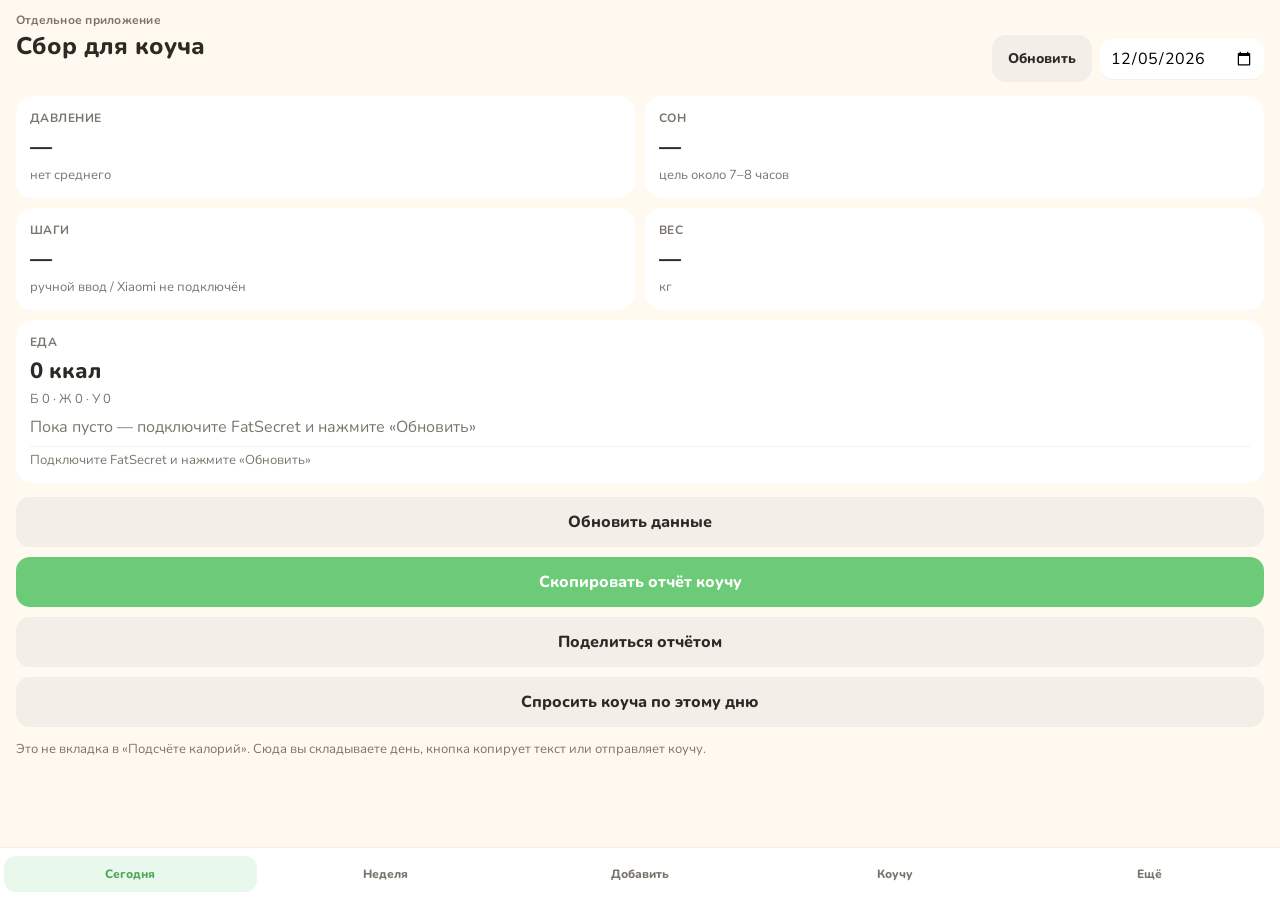
==== backend/hub/index.html @ b53680f0 "Improve hub UX: independent collect, week trends, sync status - Collect FatSecret/MedM without requi" ====
<!DOCTYPE html>
<html lang="ru">
<head>
  <meta charset="UTF-8" />
  <meta name="viewport" content="width=device-width, initial-scale=1, viewport-fit=cover" />
  <meta name="theme-color" content="#6BCB77" />
  <meta name="apple-mobile-web-app-capable" content="yes" />
  <meta name="apple-mobile-web-app-title" content="Сбор для коуча" />
  <title>Сбор для коуча</title>
  <link rel="manifest" href="manifest.json" />
  <link rel="icon" href="icon.svg" type="image/svg+xml" />
  <link rel="apple-touch-icon" href="icon.svg" />
  <link rel="stylesheet" href="https://fonts.googleapis.com/css2?family=Nunito:wght@500;700;800&display=swap" />
  <link rel="stylesheet" href="styles.css?v=5" />
</head>
<body>
  <header class="top">
    <div>
      <p class="eyebrow">Отдельное приложение</p>
      <h1>Сбор для коуча</h1>
      <p id="refresh-status" class="refresh-status" aria-live="polite"></p>
    </div>
    <div class="top-actions">
      <button class="btn ghost refresh-btn" id="refresh-data" type="button">Обновить</button>
      <input id="date" type="date" />
    </div>
  </header>

  <main id="view"></main>

  <nav class="tabs">
    <button data-tab="today" class="active">Сегодня</button>
    <button data-tab="week">Неделя</button>
    <button data-tab="add">Добавить</button>
    <button data-tab="coach">Коучу</button>
    <button data-tab="more">Ещё</button>
  </nav>

  <script src="app.js?v=9"></script>
</body>
</html>
---- backend/hub/styles.css ----
:root {
  --primary: #6bcb77;
  --primary-dark: #4fa85a;
  --bg: #fff9f0;
  --surface: #ffffff;
  --muted: #f3efe8;
  --text: #2d2a26;
  --secondary: #7a756c;
  --danger: #e53935;
  --protein: #4a90d9;
}
* { box-sizing: border-box; }
html, body {
  margin: 0;
  min-height: 100%;
  background: var(--bg);
  color: var(--text);
  font-family: Nunito, system-ui, sans-serif;
}
body {
  padding: 12px 16px calc(88px + env(safe-area-inset-bottom));
}
.top {
  display: flex;
  justify-content: space-between;
  align-items: flex-end;
  gap: 12px;
  margin-bottom: 14px;
}
.top-actions {
  display: flex;
  align-items: center;
  gap: 8px;
  flex-shrink: 0;
}
.refresh-btn {
  padding: 8px 12px;
  font-size: 14px;
  white-space: nowrap;
}
.refresh-btn:disabled {
  opacity: 0.6;
  cursor: wait;
}
.refresh-status {
  margin: 4px 0 0;
  min-height: 16px;
  font-size: 12px;
  font-weight: 700;
  color: var(--primary-dark);
}
.refresh-status.error {
  color: var(--danger);
}
.eyebrow {
  margin: 0;
  font-size: 12px;
  color: var(--secondary);
  font-weight: 700;
  letter-spacing: .02em;
}
h1 { margin: 2px 0 0; font-size: 24px; font-weight: 800; }
input, select, textarea, button {
  font-family: inherit;
  font-size: 16px;
}
#date {
  border: 0;
  background: var(--surface);
  border-radius: 12px;
  padding: 8px 10px;
  box-shadow: 0 1px 0 rgba(0,0,0,.04);
}
.cards { display: grid; grid-template-columns: 1fr 1fr; gap: 10px; }
.card {
  background: var(--surface);
  border-radius: 16px;
  padding: 14px;
}
.card.wide { grid-column: 1 / -1; }
.card h2 {
  margin: 0 0 6px;
  font-size: 12px;
  color: var(--secondary);
  font-weight: 700;
  text-transform: uppercase;
  letter-spacing: .04em;
}
.card .value { font-size: 22px; font-weight: 800; }
.card .sub { color: var(--secondary); font-size: 13px; margin-top: 4px; }
.metrics {
  display: grid;
  grid-template-columns: 1fr 1fr;
  gap: 10px;
  margin-top: 10px;
}
.metric {
  background: var(--muted);
  border-radius: 12px;
  padding: 10px 12px;
}
.metric-label {
  font-size: 11px;
  color: var(--secondary);
  font-weight: 700;
  text-transform: uppercase;
  letter-spacing: .03em;
}
.metric-value {
  margin-top: 4px;
  font-size: 18px;
  font-weight: 800;
}
.high { color: var(--danger); }
.actions { display: flex; flex-direction: column; gap: 10px; margin-top: 14px; }
.btn {
  border: 0;
  border-radius: 14px;
  padding: 14px 16px;
  font-weight: 800;
  cursor: pointer;
}
.btn.primary { background: var(--primary); color: white; }
.btn.ghost { background: var(--muted); color: var(--text); }
.form { display: flex; flex-direction: column; gap: 10px; }
.form label { font-size: 13px; font-weight: 700; color: var(--secondary); }
.form input, .form select, .form textarea {
  width: 100%;
  border: 0;
  background: var(--muted);
  border-radius: 12px;
  padding: 12px;
}
.row { display: grid; grid-template-columns: 1fr 1fr 1fr; gap: 8px; }
.list { margin: 0; padding: 0; list-style: none; }
.list li {
  display: flex;
  justify-content: space-between;
  gap: 8px;
  padding: 8px 0;
  border-bottom: 1px solid rgba(0,0,0,.05);
}
.chat { display: flex; flex-direction: column; gap: 8px; }
.bubble {
  padding: 12px 14px;
  border-radius: 16px;
  max-width: 92%;
  white-space: pre-wrap;
}
.bubble.user { align-self: flex-end; background: var(--primary); color: white; }
.bubble.assistant { align-self: flex-start; background: var(--surface); }
.report {
  background: var(--surface);
  border-radius: 16px;
  padding: 14px;
  white-space: pre-wrap;
  font-size: 14px;
  line-height: 1.45;
}
.hint { color: var(--secondary); font-size: 13px; }
.tabs {
  position: fixed;
  left: 0; right: 0; bottom: 0;
  display: grid;
  grid-template-columns: repeat(5, 1fr);
  gap: 2px;
  background: var(--surface);
  padding: 8px 4px calc(8px + env(safe-area-inset-bottom));
  border-top: 1px solid rgba(0,0,0,.06);
}
.tabs button {
  border: 0;
  background: transparent;
  padding: 10px 2px;
  border-radius: 12px;
  font-weight: 800;
  font-size: 12px;
  color: var(--secondary);
}
.tabs button.active { background: #e9f8ec; color: var(--primary-dark); }
.toast {
  position: fixed;
  left: 16px; right: 16px;
  bottom: calc(76px + env(safe-area-inset-bottom));
  background: #2d2a26;
  color: white;
  padding: 12px 14px;
  border-radius: 12px;
  text-align: center;
  font-weight: 700;
}
.empty { color: var(--secondary); }
.list.compact li { padding: 4px 0; font-size: 13px; }
.badges { display: flex; flex-wrap: wrap; gap: 8px; margin-top: 8px; }
.badge {
  display: inline-block;
  padding: 6px 10px;
  border-radius: 999px;
  font-size: 12px;
  font-weight: 800;
  background: var(--muted);
  color: var(--secondary);
}
.badge.ok { background: #e9f8ec; color: var(--primary-dark); }
.badge.off { background: #f3e8e8; color: #a14b4b; }
.week-block { margin-top: 14px; }
.week-label {
  font-size: 12px;
  font-weight: 800;
  color: var(--secondary);
  text-transform: uppercase;
  letter-spacing: .04em;
  margin-bottom: 8px;
}
.spark {
  display: flex;
  align-items: flex-end;
  gap: 6px;
  height: 64px;
  padding: 0 2px;
}
.spark .bar {
  flex: 1;
  background: linear-gradient(180deg, #8fd89a, var(--primary));
  border-radius: 8px 8px 4px 4px;
  min-width: 0;
  transition: height .25s ease;
}
.spark .bar.empty {
  height: 8px !important;
  background: #e6e1d8;
}
.week-axis {
  display: grid;
  grid-template-columns: repeat(7, 1fr);
  gap: 6px;
  margin-top: 6px;
  font-size: 11px;
  color: var(--secondary);
  font-weight: 700;
  text-align: center;
}
details summary {
  cursor: pointer;
  font-weight: 800;
  margin-bottom: 8px;
}
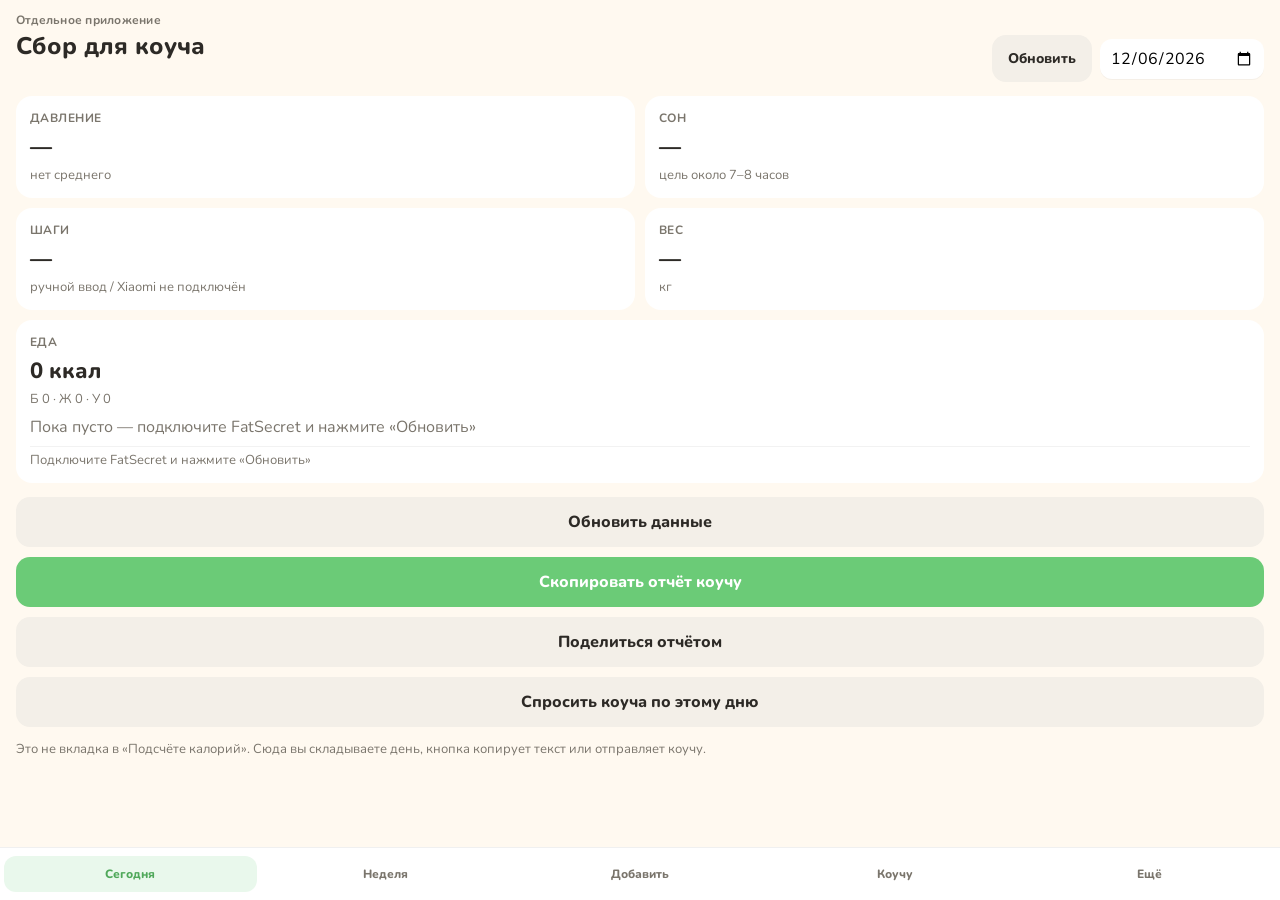
==== commit 4898266e: "Fix sleep inflation, FatSecret meal UX, Moscow day + scale date - Pick one sleep night by wake date " ====
--- a/backend/hub/index.html
+++ b/backend/hub/index.html
@@ -11,7 +11,7 @@
   <link rel="icon" href="icon.svg" type="image/svg+xml" />
   <link rel="apple-touch-icon" href="icon.svg" />
   <link rel="stylesheet" href="https://fonts.googleapis.com/css2?family=Nunito:wght@500;700;800&display=swap" />
-  <link rel="stylesheet" href="styles.css?v=5" />
+  <link rel="stylesheet" href="styles.css?v=6" />
 </head>
 <body>
   <header class="top">
@@ -36,6 +36,6 @@
     <button data-tab="more">Ещё</button>
   </nav>
 
-  <script src="app.js?v=9"></script>
+  <script src="app.js?v=10"></script>
 </body>
 </html>
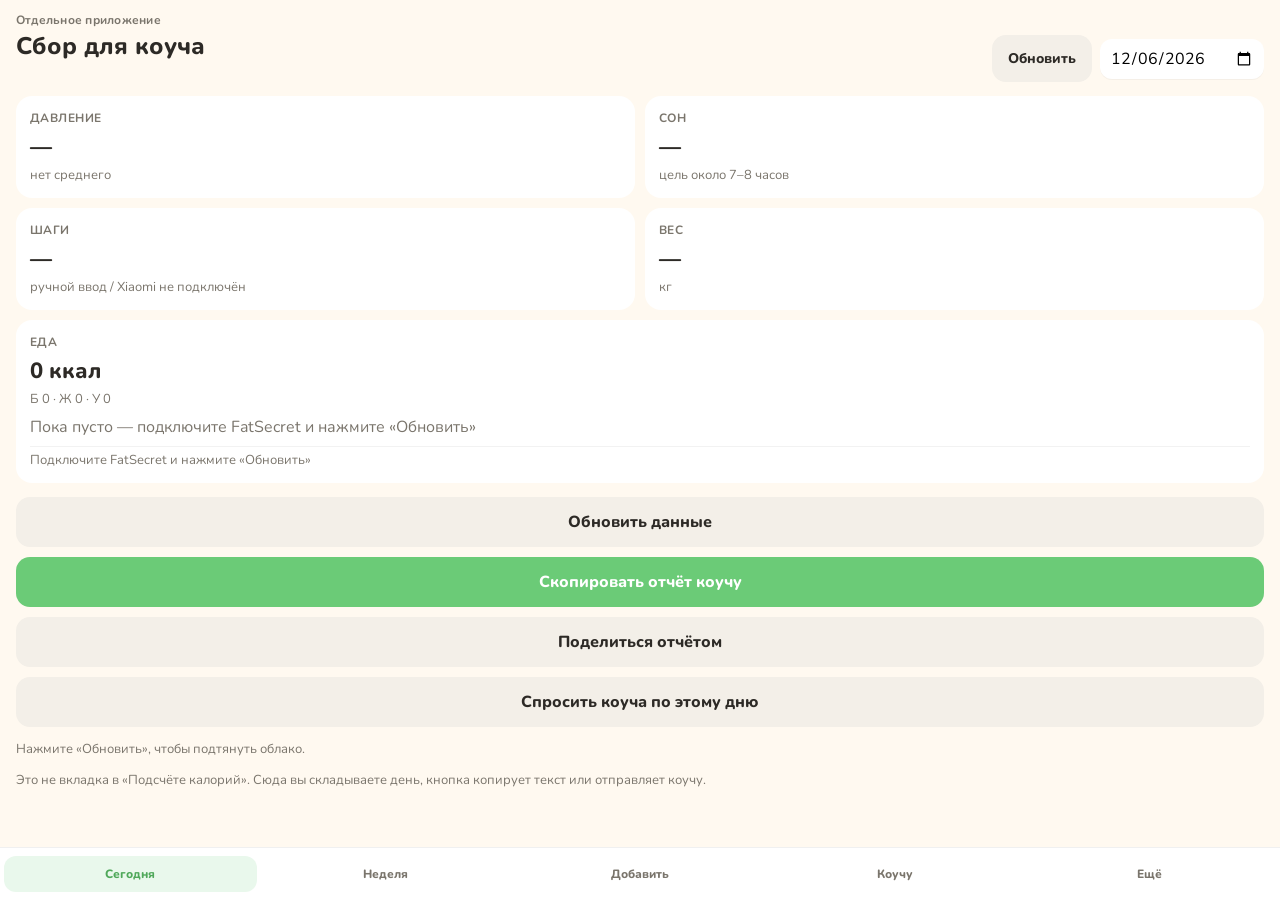
==== commit e4c8999d: "Hub polish: backfill, BP store, week coach, disconnect, locks - Week backfill button and sleep/relat" ====
--- a/backend/hub/index.html
+++ b/backend/hub/index.html
@@ -11,7 +11,7 @@
   <link rel="icon" href="icon.svg" type="image/svg+xml" />
   <link rel="apple-touch-icon" href="icon.svg" />
   <link rel="stylesheet" href="https://fonts.googleapis.com/css2?family=Nunito:wght@500;700;800&display=swap" />
-  <link rel="stylesheet" href="styles.css?v=6" />
+  <link rel="stylesheet" href="styles.css?v=7" />
 </head>
 <body>
   <header class="top">
@@ -36,6 +36,6 @@
     <button data-tab="more">Ещё</button>
   </nav>
 
-  <script src="app.js?v=10"></script>
+  <script src="app.js?v=11"></script>
 </body>
 </html>
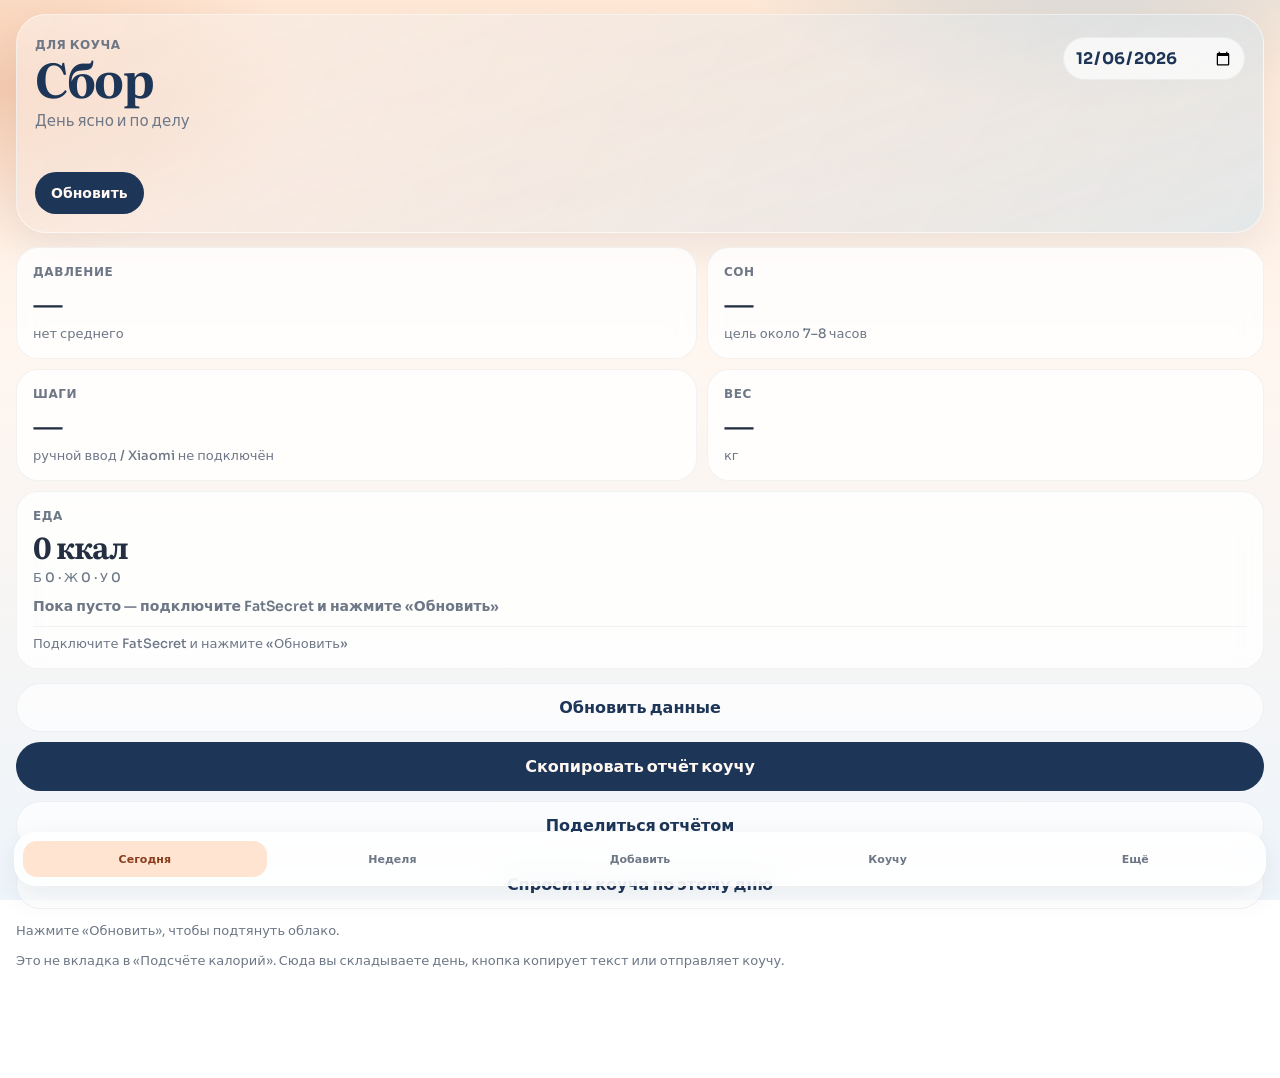
==== commit 96ce544b: "Apply Sunrise Studio design to live hub PWA Port variant C tokens: Literata/Sora, peach-sky atmosphe" ====
--- a/backend/hub/index.html
+++ b/backend/hub/index.html
@@ -3,26 +3,31 @@
 <head>
   <meta charset="UTF-8" />
   <meta name="viewport" content="width=device-width, initial-scale=1, viewport-fit=cover" />
-  <meta name="theme-color" content="#6BCB77" />
+  <meta name="theme-color" content="#1d3557" />
   <meta name="apple-mobile-web-app-capable" content="yes" />
-  <meta name="apple-mobile-web-app-title" content="Сбор для коуча" />
+  <meta name="apple-mobile-web-app-title" content="Сбор" />
   <title>Сбор для коуча</title>
   <link rel="manifest" href="manifest.json" />
   <link rel="icon" href="icon.svg" type="image/svg+xml" />
   <link rel="apple-touch-icon" href="icon.svg" />
-  <link rel="stylesheet" href="https://fonts.googleapis.com/css2?family=Nunito:wght@500;700;800&display=swap" />
-  <link rel="stylesheet" href="styles.css?v=7" />
+  <link rel="stylesheet" href="https://fonts.googleapis.com/css2?family=Literata:opsz,wght@7..72,600;7..72,700&family=Sora:wght@500;600;700;800&display=swap" />
+  <link rel="stylesheet" href="styles.css?v=8" />
 </head>
 <body>
-  <header class="top">
-    <div>
-      <p class="eyebrow">Отдельное приложение</p>
-      <h1>Сбор для коуча</h1>
-      <p id="refresh-status" class="refresh-status" aria-live="polite"></p>
+  <header class="stage">
+    <div class="stage-top">
+      <div>
+        <p class="eyebrow">для коуча</p>
+        <h1 class="brand">Сбор</h1>
+        <p class="lead">День ясно и по делу</p>
+        <p id="refresh-status" class="refresh-status" aria-live="polite"></p>
+      </div>
+      <div class="top-actions">
+        <input id="date" type="date" />
+      </div>
     </div>
-    <div class="top-actions">
-      <button class="btn ghost refresh-btn" id="refresh-data" type="button">Обновить</button>
-      <input id="date" type="date" />
+    <div class="row-cta">
+      <button class="btn primary refresh-btn" id="refresh-data" type="button">Обновить</button>
     </div>
   </header>
 
@@ -36,6 +41,6 @@
     <button data-tab="more">Ещё</button>
   </nav>
 
-  <script src="app.js?v=11"></script>
+  <script src="app.js?v=12"></script>
 </body>
 </html>
--- a/backend/hub/styles.css
+++ b/backend/hub/styles.css
@@ -1,217 +1,391 @@
 :root {
-  --primary: #6bcb77;
-  --primary-dark: #4fa85a;
-  --bg: #fff9f0;
-  --surface: #ffffff;
-  --muted: #f3efe8;
-  --text: #2d2a26;
-  --secondary: #7a756c;
-  --danger: #e53935;
-  --protein: #4a90d9;
-}
+  --brand: #1d3557;
+  --brand-soft: #ffe4d2;
+  --accent: #e07a3d;
+  --sky: #7eb6d9;
+  --bg: #fff6ef;
+  --surface: rgba(255, 255, 255, 0.82);
+  --surface-solid: #ffffff;
+  --muted-bg: rgba(36, 48, 65, 0.06);
+  --text: #243041;
+  --secondary: #6d7786;
+  --danger: #b42318;
+  --ok: #2f6f4e;
+  --protein: #3d6ea8;
+  --radius: 22px;
+  --shadow: 0 16px 40px rgba(36, 48, 65, 0.08);
+}
+
 * { box-sizing: border-box; }
+
 html, body {
   margin: 0;
   min-height: 100%;
-  background: var(--bg);
   color: var(--text);
-  font-family: Nunito, system-ui, sans-serif;
-}
+  font-family: Sora, system-ui, sans-serif;
+  background:
+    radial-gradient(700px 360px at 85% -10%, rgba(126, 182, 217, 0.45) 0%, transparent 55%),
+    radial-gradient(620px 340px at 0% 10%, rgba(224, 122, 61, 0.28) 0%, transparent 50%),
+    linear-gradient(180deg, #ffe8d6 0%, var(--bg) 38%, #eef5fb 100%);
+  background-attachment: fixed;
+}
+
 body {
-  padding: 12px 16px calc(88px + env(safe-area-inset-bottom));
-}
-.top {
+  padding: 14px 16px calc(96px + env(safe-area-inset-bottom));
+}
+
+.stage {
+  border-radius: 30px;
+  padding: 22px 18px 18px;
+  margin-bottom: 14px;
+  background:
+    linear-gradient(160deg, rgba(255, 255, 255, 0.55), rgba(255, 255, 255, 0.2)),
+    linear-gradient(120deg, rgba(224, 122, 61, 0.18), rgba(126, 182, 217, 0.25));
+  border: 1px solid rgba(255, 255, 255, 0.55);
+  box-shadow: var(--shadow);
+  animation: soft-in 0.7s ease both;
+}
+
+.stage-top {
   display: flex;
   justify-content: space-between;
-  align-items: flex-end;
+  align-items: flex-start;
   gap: 12px;
-  margin-bottom: 14px;
-}
+}
+
+.eyebrow {
+  margin: 0;
+  font-size: 12px;
+  font-weight: 700;
+  letter-spacing: 0.04em;
+  text-transform: uppercase;
+  color: var(--secondary);
+}
+
+.brand,
+h1.brand {
+  font-family: Literata, Georgia, serif;
+  font-size: clamp(40px, 10vw, 48px);
+  font-weight: 700;
+  line-height: 0.92;
+  margin: 4px 0 0;
+  color: var(--brand);
+  letter-spacing: -0.03em;
+}
+
+.lead {
+  margin: 10px 0 0;
+  font-size: 15px;
+  color: var(--secondary);
+  max-width: 28ch;
+  line-height: 1.45;
+}
+
+.refresh-status {
+  margin: 8px 0 0;
+  min-height: 16px;
+  font-size: 12px;
+  font-weight: 700;
+  color: var(--ok);
+}
+
+.refresh-status.error {
+  color: var(--danger);
+}
+
+.row-cta {
+  display: flex;
+  gap: 8px;
+  margin-top: 16px;
+  flex-wrap: wrap;
+  align-items: center;
+}
+
 .top-actions {
   display: flex;
   align-items: center;
   gap: 8px;
   flex-shrink: 0;
 }
-.refresh-btn {
-  padding: 8px 12px;
-  font-size: 14px;
-  white-space: nowrap;
-}
-.refresh-btn:disabled {
-  opacity: 0.6;
-  cursor: wait;
-}
-.refresh-status {
-  margin: 4px 0 0;
-  min-height: 16px;
-  font-size: 12px;
-  font-weight: 700;
-  color: var(--primary-dark);
-}
-.refresh-status.error {
-  color: var(--danger);
-}
-.eyebrow {
-  margin: 0;
-  font-size: 12px;
-  color: var(--secondary);
-  font-weight: 700;
-  letter-spacing: .02em;
-}
-h1 { margin: 2px 0 0; font-size: 24px; font-weight: 800; }
+
+#date {
+  border: 0;
+  background: rgba(255, 255, 255, 0.72);
+  border-radius: 999px;
+  padding: 10px 12px;
+  color: var(--brand);
+  font-weight: 700;
+  box-shadow: inset 0 0 0 1px rgba(29, 53, 87, 0.06);
+}
+
 input, select, textarea, button {
   font-family: inherit;
   font-size: 16px;
 }
-#date {
-  border: 0;
-  background: var(--surface);
-  border-radius: 12px;
-  padding: 8px 10px;
-  box-shadow: 0 1px 0 rgba(0,0,0,.04);
-}
-.cards { display: grid; grid-template-columns: 1fr 1fr; gap: 10px; }
+
+.cards {
+  display: grid;
+  grid-template-columns: 1.1fr 0.9fr;
+  gap: 10px;
+  animation: soft-in 0.65s ease 0.06s both;
+}
+
 .card {
   background: var(--surface);
-  border-radius: 16px;
-  padding: 14px;
-}
+  backdrop-filter: blur(10px);
+  -webkit-backdrop-filter: blur(10px);
+  border: 1px solid rgba(36, 48, 65, 0.06);
+  border-radius: var(--radius);
+  padding: 16px;
+}
+
 .card.wide { grid-column: 1 / -1; }
+
 .card h2 {
-  margin: 0 0 6px;
+  margin: 0 0 8px;
   font-size: 12px;
   color: var(--secondary);
   font-weight: 700;
   text-transform: uppercase;
-  letter-spacing: .04em;
-}
-.card .value { font-size: 22px; font-weight: 800; }
-.card .sub { color: var(--secondary); font-size: 13px; margin-top: 4px; }
+  letter-spacing: 0.05em;
+}
+
+.card .value {
+  font-family: Literata, Georgia, serif;
+  font-size: 30px;
+  font-weight: 700;
+  letter-spacing: -0.03em;
+  line-height: 1;
+}
+
+.card .sub {
+  color: var(--secondary);
+  font-size: 13px;
+  margin-top: 8px;
+  font-weight: 500;
+}
+
 .metrics {
   display: grid;
   grid-template-columns: 1fr 1fr;
   gap: 10px;
   margin-top: 10px;
 }
+
 .metric {
-  background: var(--muted);
-  border-radius: 12px;
+  background: var(--muted-bg);
+  border-radius: 14px;
   padding: 10px 12px;
 }
+
 .metric-label {
   font-size: 11px;
   color: var(--secondary);
   font-weight: 700;
   text-transform: uppercase;
-  letter-spacing: .03em;
-}
+  letter-spacing: 0.03em;
+}
+
 .metric-value {
   margin-top: 4px;
-  font-size: 18px;
+  font-size: 17px;
   font-weight: 800;
 }
+
 .high { color: var(--danger); }
-.actions { display: flex; flex-direction: column; gap: 10px; margin-top: 14px; }
+
+.goal-pill {
+  display: inline-flex;
+  align-items: center;
+  gap: 6px;
+  margin-top: 10px;
+  padding: 8px 12px;
+  border-radius: 999px;
+  background: rgba(47, 111, 78, 0.1);
+  color: var(--ok);
+  font-size: 12px;
+  font-weight: 700;
+}
+
+.goal-pill.warn {
+  background: rgba(224, 122, 61, 0.14);
+  color: #8a3d1d;
+}
+
+.actions {
+  display: flex;
+  flex-direction: column;
+  gap: 10px;
+  margin-top: 14px;
+  animation: soft-in 0.65s ease 0.12s both;
+}
+
 .btn {
   border: 0;
-  border-radius: 14px;
+  border-radius: 999px;
   padding: 14px 16px;
-  font-weight: 800;
+  font-weight: 700;
   cursor: pointer;
-}
-.btn.primary { background: var(--primary); color: white; }
-.btn.ghost { background: var(--muted); color: var(--text); }
+  transition: transform 0.15s ease, opacity 0.15s ease;
+}
+
+.btn:active { transform: scale(0.98); }
+.btn:disabled { opacity: 0.6; cursor: wait; }
+
+.btn.primary {
+  background: var(--brand);
+  color: #fff8f2;
+}
+
+.btn.ghost,
+.btn.soft {
+  background: rgba(255, 255, 255, 0.72);
+  color: var(--brand);
+  box-shadow: inset 0 0 0 1px rgba(29, 53, 87, 0.06);
+}
+
+.refresh-btn {
+  padding: 12px 16px;
+  font-size: 14px;
+  white-space: nowrap;
+}
+
 .form { display: flex; flex-direction: column; gap: 10px; }
 .form label { font-size: 13px; font-weight: 700; color: var(--secondary); }
-.form input, .form select, .form textarea {
+.form input,
+.form select,
+.form textarea {
   width: 100%;
   border: 0;
-  background: var(--muted);
-  border-radius: 12px;
+  background: rgba(255, 255, 255, 0.72);
+  border-radius: 14px;
   padding: 12px;
-}
+  box-shadow: inset 0 0 0 1px rgba(29, 53, 87, 0.06);
+}
+
 .row { display: grid; grid-template-columns: 1fr 1fr 1fr; gap: 8px; }
+
 .list { margin: 0; padding: 0; list-style: none; }
 .list li {
   display: flex;
   justify-content: space-between;
   gap: 8px;
-  padding: 8px 0;
-  border-bottom: 1px solid rgba(0,0,0,.05);
-}
+  padding: 11px 0;
+  border-bottom: 1px solid rgba(36, 48, 65, 0.06);
+  font-size: 14px;
+  font-weight: 600;
+}
+
+.list.compact li { padding: 4px 0; font-size: 13px; font-weight: 500; }
+
 .chat { display: flex; flex-direction: column; gap: 8px; }
 .bubble {
   padding: 12px 14px;
-  border-radius: 16px;
+  border-radius: 18px;
   max-width: 92%;
   white-space: pre-wrap;
 }
-.bubble.user { align-self: flex-end; background: var(--primary); color: white; }
-.bubble.assistant { align-self: flex-start; background: var(--surface); }
+.bubble.user {
+  align-self: flex-end;
+  background: var(--brand);
+  color: #fff8f2;
+}
+.bubble.assistant {
+  align-self: flex-start;
+  background: var(--surface);
+  border: 1px solid rgba(36, 48, 65, 0.06);
+}
+
 .report {
   background: var(--surface);
-  border-radius: 16px;
+  backdrop-filter: blur(10px);
+  border: 1px solid rgba(36, 48, 65, 0.06);
+  border-radius: var(--radius);
   padding: 14px;
   white-space: pre-wrap;
   font-size: 14px;
   line-height: 1.45;
 }
+
 .hint { color: var(--secondary); font-size: 13px; }
+
 .tabs {
   position: fixed;
-  left: 0; right: 0; bottom: 0;
+  left: 14px;
+  right: 14px;
+  bottom: 14px;
   display: grid;
   grid-template-columns: repeat(5, 1fr);
-  gap: 2px;
-  background: var(--surface);
-  padding: 8px 4px calc(8px + env(safe-area-inset-bottom));
-  border-top: 1px solid rgba(0,0,0,.06);
-}
+  gap: 4px;
+  background: rgba(255, 255, 255, 0.82);
+  backdrop-filter: blur(14px);
+  -webkit-backdrop-filter: blur(14px);
+  padding: 8px;
+  border-radius: 22px;
+  border: 1px solid rgba(255, 255, 255, 0.7);
+  box-shadow: 0 10px 30px rgba(36, 48, 65, 0.08);
+}
+
 .tabs button {
   border: 0;
   background: transparent;
-  padding: 10px 2px;
-  border-radius: 12px;
-  font-weight: 800;
-  font-size: 12px;
-  color: var(--secondary);
-}
-.tabs button.active { background: #e9f8ec; color: var(--primary-dark); }
+  padding: 11px 2px;
+  border-radius: 14px;
+  font-weight: 700;
+  font-size: 11px;
+  color: var(--secondary);
+}
+
+.tabs button.active {
+  background: var(--brand-soft);
+  color: #8a3d1d;
+}
+
 .toast {
   position: fixed;
-  left: 16px; right: 16px;
-  bottom: calc(76px + env(safe-area-inset-bottom));
-  background: #2d2a26;
-  color: white;
+  left: 16px;
+  right: 16px;
+  bottom: calc(88px + env(safe-area-inset-bottom));
+  background: var(--brand);
+  color: #fff8f2;
   padding: 12px 14px;
-  border-radius: 12px;
+  border-radius: 16px;
   text-align: center;
   font-weight: 700;
-}
+  box-shadow: var(--shadow);
+}
+
 .empty { color: var(--secondary); }
-.list.compact li { padding: 4px 0; font-size: 13px; }
+
 .badges { display: flex; flex-wrap: wrap; gap: 8px; margin-top: 8px; }
 .badge {
   display: inline-block;
   padding: 6px 10px;
   border-radius: 999px;
   font-size: 12px;
-  font-weight: 800;
-  background: var(--muted);
-  color: var(--secondary);
-}
-.badge.ok { background: #e9f8ec; color: var(--primary-dark); }
-.badge.off { background: #f3e8e8; color: #a14b4b; }
+  font-weight: 700;
+  background: var(--muted-bg);
+  color: var(--secondary);
+}
+.badge.ok {
+  background: rgba(47, 111, 78, 0.12);
+  color: var(--ok);
+}
+.badge.off {
+  background: rgba(180, 35, 24, 0.1);
+  color: var(--danger);
+}
+
 .week-block { margin-top: 14px; }
 .week-label {
   font-size: 12px;
-  font-weight: 800;
+  font-weight: 700;
   color: var(--secondary);
   text-transform: uppercase;
-  letter-spacing: .04em;
+  letter-spacing: 0.04em;
   margin-bottom: 8px;
 }
+
 .spark {
   display: flex;
   align-items: flex-end;
@@ -219,17 +393,20 @@
   height: 64px;
   padding: 0 2px;
 }
+
 .spark .bar {
   flex: 1;
-  background: linear-gradient(180deg, #8fd89a, var(--primary));
+  background: linear-gradient(180deg, #f0a06a, var(--accent));
   border-radius: 8px 8px 4px 4px;
   min-width: 0;
-  transition: height .25s ease;
-}
+  transition: height 0.25s ease;
+}
+
 .spark .bar.empty {
   height: 8px !important;
-  background: #e6e1d8;
-}
+  background: rgba(36, 48, 65, 0.12);
+}
+
 .week-axis {
   display: grid;
   grid-template-columns: repeat(7, 1fr);
@@ -240,8 +417,18 @@
   font-weight: 700;
   text-align: center;
 }
+
 details summary {
   cursor: pointer;
-  font-weight: 800;
+  font-weight: 700;
   margin-bottom: 8px;
 }
+
+@keyframes soft-in {
+  from { opacity: 0; transform: translateY(12px) scale(0.985); }
+  to { opacity: 1; transform: none; }
+}
+
+@media (prefers-reduced-motion: reduce) {
+  .stage, .cards, .actions { animation: none; }
+}
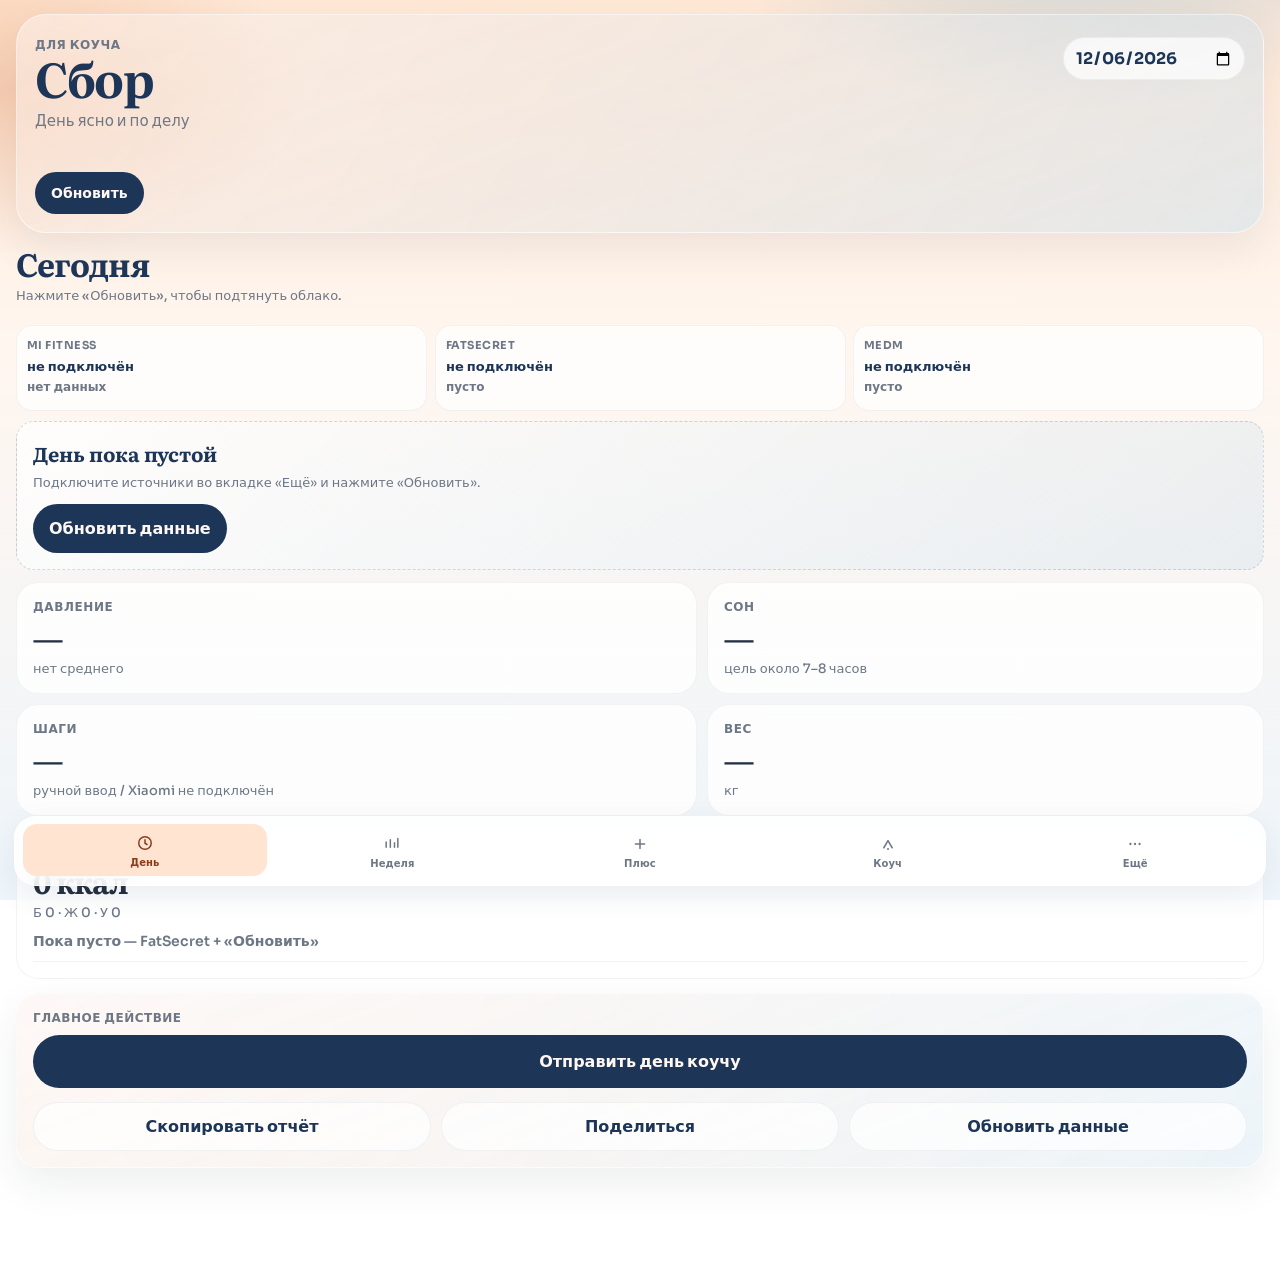
==== commit 7337310c: "Hub Sunrise polish: remaining tabs, profile, PIN, unlock Modernize Week/Add/Coach/More to match Sunr" ====
--- a/backend/hub/index.html
+++ b/backend/hub/index.html
@@ -11,9 +11,19 @@
   <link rel="icon" href="icon.svg" type="image/svg+xml" />
   <link rel="apple-touch-icon" href="icon.svg" />
   <link rel="stylesheet" href="https://fonts.googleapis.com/css2?family=Literata:opsz,wght@7..72,600;7..72,700&family=Sora:wght@500;600;700;800&display=swap" />
-  <link rel="stylesheet" href="styles.css?v=8" />
+  <link rel="stylesheet" href="styles.css?v=9" />
 </head>
 <body>
+  <div id="pin-gate" class="pin-gate hidden" aria-modal="true" role="dialog">
+    <div class="pin-card">
+      <p class="eyebrow">Сбор</p>
+      <h2 class="pin-title">Вход</h2>
+      <p class="panel-sub">Введите PIN, чтобы открыть данные</p>
+      <input id="hub-pin" type="password" inputmode="numeric" autocomplete="one-time-code" placeholder="PIN" />
+      <button class="btn primary btn-xl" id="hub-pin-go" type="button">Открыть</button>
+    </div>
+  </div>
+
   <header class="stage">
     <div class="stage-top">
       <div>
@@ -34,13 +44,38 @@
   <main id="view"></main>
 
   <nav class="tabs">
-    <button data-tab="today" class="active">Сегодня</button>
-    <button data-tab="week">Неделя</button>
-    <button data-tab="add">Добавить</button>
-    <button data-tab="coach">Коучу</button>
-    <button data-tab="more">Ещё</button>
+    <button data-tab="today" class="active" aria-label="Сегодня">
+      <span class="tab-ico" aria-hidden="true">
+        <svg viewBox="0 0 24 24" fill="none"><circle cx="12" cy="12" r="7.5" stroke="currentColor" stroke-width="1.8"/><path d="M12 8.2v4.1l2.4 1.5" stroke="currentColor" stroke-width="1.8" stroke-linecap="round"/></svg>
+      </span>
+      <span class="tab-lbl">День</span>
+    </button>
+    <button data-tab="week" aria-label="Неделя">
+      <span class="tab-ico" aria-hidden="true">
+        <svg viewBox="0 0 24 24" fill="none"><path d="M5 16V9.5M10 16V7M15 16v-5.5M19 16V5.5" stroke="currentColor" stroke-width="1.8" stroke-linecap="round"/></svg>
+      </span>
+      <span class="tab-lbl">Неделя</span>
+    </button>
+    <button data-tab="add" aria-label="Добавить">
+      <span class="tab-ico" aria-hidden="true">
+        <svg viewBox="0 0 24 24" fill="none"><path d="M12 6.5v11M6.5 12h11" stroke="currentColor" stroke-width="1.8" stroke-linecap="round"/></svg>
+      </span>
+      <span class="tab-lbl">Плюс</span>
+    </button>
+    <button data-tab="coach" aria-label="Коучу">
+      <span class="tab-ico" aria-hidden="true">
+        <svg viewBox="0 0 24 24" fill="none"><path d="M7 16.5 12 8l5 8.5" stroke="currentColor" stroke-width="1.8" stroke-linecap="round" stroke-linejoin="round"/><circle cx="12" cy="18" r="1.2" fill="currentColor"/></svg>
+      </span>
+      <span class="tab-lbl">Коуч</span>
+    </button>
+    <button data-tab="more" aria-label="Ещё">
+      <span class="tab-ico" aria-hidden="true">
+        <svg viewBox="0 0 24 24" fill="none"><circle cx="6.5" cy="12" r="1.4" fill="currentColor"/><circle cx="12" cy="12" r="1.4" fill="currentColor"/><circle cx="17.5" cy="12" r="1.4" fill="currentColor"/></svg>
+      </span>
+      <span class="tab-lbl">Ещё</span>
+    </button>
   </nav>
 
-  <script src="app.js?v=12"></script>
+  <script src="app.js?v=13"></script>
 </body>
 </html>
--- a/backend/hub/styles.css
+++ b/backend/hub/styles.css
@@ -329,16 +329,38 @@
 .tabs button {
   border: 0;
   background: transparent;
-  padding: 11px 2px;
+  padding: 8px 2px 7px;
   border-radius: 14px;
   font-weight: 700;
-  font-size: 11px;
-  color: var(--secondary);
+  font-size: 10px;
+  color: var(--secondary);
+  display: flex;
+  flex-direction: column;
+  align-items: center;
+  gap: 2px;
+  transition: background 0.2s ease, color 0.2s ease, transform 0.15s ease;
+}
+
+.tabs button .tab-ico {
+  width: 22px;
+  height: 22px;
+  display: grid;
+  place-items: center;
+}
+
+.tabs button .tab-ico svg {
+  width: 20px;
+  height: 20px;
+}
+
+.tabs button .tab-lbl {
+  letter-spacing: 0.01em;
 }
 
 .tabs button.active {
   background: var(--brand-soft);
   color: #8a3d1d;
+  transform: translateY(-1px);
 }
 
 .toast {
@@ -429,6 +451,241 @@
   to { opacity: 1; transform: none; }
 }
 
+@keyframes rise-in {
+  from { opacity: 0; transform: translateY(18px); }
+  to { opacity: 1; transform: none; }
+}
+
+.panel {
+  margin-bottom: 12px;
+  animation: rise-in 0.55s ease both;
+}
+
+.panel-head { margin-bottom: 10px; }
+
+.panel-title {
+  margin: 0;
+  font-family: Literata, Georgia, serif;
+  font-size: clamp(26px, 7vw, 32px);
+  font-weight: 700;
+  letter-spacing: -0.03em;
+  color: var(--brand);
+  line-height: 1.05;
+}
+
+.panel-sub {
+  margin: 6px 0 0;
+  color: var(--secondary);
+  font-size: 13px;
+  font-weight: 500;
+  line-height: 1.4;
+}
+
+.stack-gap { display: flex; flex-direction: column; gap: 10px; }
+
+.source-grid {
+  display: grid;
+  grid-template-columns: repeat(3, 1fr);
+  gap: 8px;
+}
+
+.source-card {
+  border-radius: 16px;
+  padding: 12px 10px;
+  background: rgba(255, 255, 255, 0.72);
+  border: 1px solid rgba(36, 48, 65, 0.06);
+  min-height: 86px;
+  animation: soft-in 0.5s ease both;
+}
+
+.source-card.ok { box-shadow: inset 0 0 0 1px rgba(47, 111, 78, 0.18); }
+.source-card.err { box-shadow: inset 0 0 0 1px rgba(180, 35, 24, 0.18); }
+.source-card.off { opacity: 0.78; }
+
+.source-label {
+  font-size: 11px;
+  font-weight: 700;
+  text-transform: uppercase;
+  letter-spacing: 0.04em;
+  color: var(--secondary);
+}
+
+.source-status {
+  margin-top: 6px;
+  font-size: 13px;
+  font-weight: 800;
+  color: var(--brand);
+}
+
+.source-card.ok .source-status { color: var(--ok); }
+.source-card.err .source-status { color: var(--danger); }
+
+.source-detail {
+  margin-top: 4px;
+  font-size: 12px;
+  color: var(--secondary);
+  font-weight: 600;
+}
+
+.goal-strip {
+  display: grid;
+  grid-template-columns: repeat(3, 1fr);
+  gap: 8px;
+}
+
+.goal-item {
+  background: rgba(255, 255, 255, 0.72);
+  border-radius: 16px;
+  padding: 12px 10px;
+  border: 1px solid rgba(36, 48, 65, 0.06);
+}
+
+.goal-k {
+  display: block;
+  font-size: 11px;
+  font-weight: 700;
+  color: var(--secondary);
+  text-transform: uppercase;
+  letter-spacing: 0.04em;
+}
+
+.goal-v {
+  display: block;
+  margin-top: 6px;
+  font-family: Literata, Georgia, serif;
+  font-size: 20px;
+  font-weight: 700;
+  color: var(--brand);
+  letter-spacing: -0.02em;
+}
+
+.empty-state {
+  text-align: left;
+  padding: 16px;
+  border-radius: 18px;
+  background: linear-gradient(140deg, rgba(255, 255, 255, 0.75), rgba(126, 182, 217, 0.12));
+  border: 1px dashed rgba(29, 53, 87, 0.18);
+}
+
+.empty-title {
+  margin: 0;
+  font-family: Literata, Georgia, serif;
+  font-size: 20px;
+  font-weight: 700;
+  color: var(--brand);
+}
+
+.empty-hint {
+  margin: 6px 0 12px;
+  color: var(--secondary);
+  font-size: 13px;
+  line-height: 1.4;
+}
+
+.coach-cta,
+.coach-hero {
+  margin-top: 14px;
+  padding: 16px;
+  border-radius: 22px;
+  background:
+    linear-gradient(160deg, rgba(255, 255, 255, 0.7), rgba(255, 255, 255, 0.28)),
+    linear-gradient(120deg, rgba(224, 122, 61, 0.16), rgba(126, 182, 217, 0.2));
+  border: 1px solid rgba(255, 255, 255, 0.55);
+  box-shadow: var(--shadow);
+  animation: rise-in 0.6s ease 0.08s both;
+}
+
+.coach-cta-kicker {
+  margin: 0 0 10px;
+  font-size: 12px;
+  font-weight: 700;
+  letter-spacing: 0.04em;
+  text-transform: uppercase;
+  color: var(--secondary);
+}
+
+.btn-xl {
+  padding: 16px 18px;
+  font-size: 16px;
+  width: 100%;
+}
+
+.actions.compact {
+  flex-direction: row;
+  flex-wrap: wrap;
+}
+
+.actions.compact .btn {
+  flex: 1 1 140px;
+}
+
+.lift {
+  margin-top: 10px;
+  animation: soft-in 0.55s ease both;
+}
+
+.pin-gate {
+  position: fixed;
+  inset: 0;
+  z-index: 40;
+  display: grid;
+  place-items: center;
+  padding: 24px;
+  background:
+    radial-gradient(600px 300px at 80% 0%, rgba(126, 182, 217, 0.45), transparent 55%),
+    radial-gradient(520px 280px at 10% 20%, rgba(224, 122, 61, 0.3), transparent 50%),
+    rgba(255, 246, 239, 0.92);
+  backdrop-filter: blur(10px);
+}
+
+.pin-gate.hidden { display: none; }
+
+.pin-card {
+  width: min(360px, 100%);
+  padding: 22px 18px;
+  border-radius: 26px;
+  background: rgba(255, 255, 255, 0.86);
+  border: 1px solid rgba(255, 255, 255, 0.7);
+  box-shadow: var(--shadow);
+  display: flex;
+  flex-direction: column;
+  gap: 10px;
+}
+
+.pin-title {
+  margin: 0;
+  font-family: Literata, Georgia, serif;
+  font-size: 34px;
+  color: var(--brand);
+  letter-spacing: -0.03em;
+}
+
+.pin-card input {
+  width: 100%;
+  border: 0;
+  border-radius: 14px;
+  padding: 14px;
+  background: rgba(255, 255, 255, 0.9);
+  box-shadow: inset 0 0 0 1px rgba(29, 53, 87, 0.08);
+  font-weight: 700;
+}
+
+@media (max-width: 420px) {
+  .source-grid,
+  .goal-strip {
+    grid-template-columns: 1fr;
+  }
+
+  .card .value {
+    font-size: clamp(24px, 8vw, 30px);
+  }
+
+  .brand,
+  h1.brand {
+    font-size: clamp(34px, 11vw, 44px);
+  }
+}
+
 @media (prefers-reduced-motion: reduce) {
-  .stage, .cards, .actions { animation: none; }
-}
+  .stage, .cards, .actions, .panel, .coach-cta, .coach-hero, .lift, .source-card { animation: none; }
+}
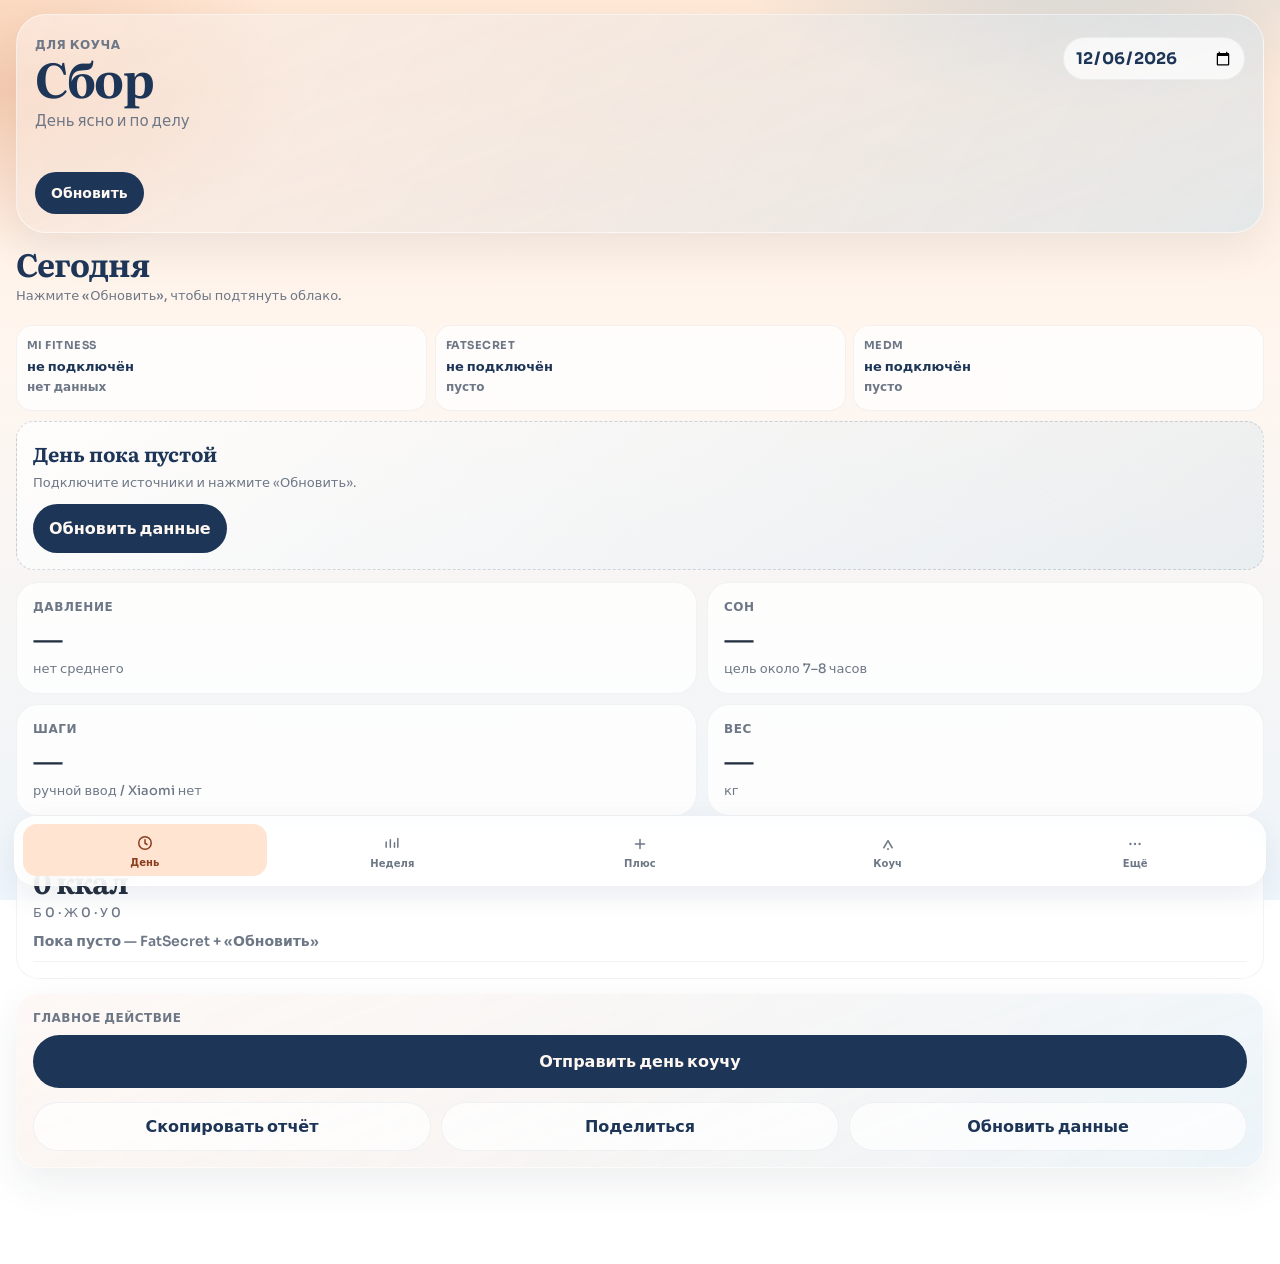
==== commit 0099c36a: "Hub UX/code overhaul: modules, PIN cookie, compact UI Split the PWA into ES modules with tested pure" ====
--- a/backend/hub/index.html
+++ b/backend/hub/index.html
@@ -6,15 +6,16 @@
   <meta name="theme-color" content="#1d3557" />
   <meta name="apple-mobile-web-app-capable" content="yes" />
   <meta name="apple-mobile-web-app-title" content="Сбор" />
+  <meta name="hub-version" content="{{HUB_VERSION}}" />
   <title>Сбор для коуча</title>
   <link rel="manifest" href="manifest.json" />
   <link rel="icon" href="icon.svg" type="image/svg+xml" />
   <link rel="apple-touch-icon" href="icon.svg" />
   <link rel="stylesheet" href="https://fonts.googleapis.com/css2?family=Literata:opsz,wght@7..72,600;7..72,700&family=Sora:wght@500;600;700;800&display=swap" />
-  <link rel="stylesheet" href="styles.css?v=9" />
+  <link rel="stylesheet" href="styles.css?v=ASSET" />
 </head>
 <body>
-  <div id="pin-gate" class="pin-gate hidden" aria-modal="true" role="dialog">
+  <div id="pin-gate" class="pin-gate hidden" aria-modal="true" role="dialog" aria-hidden="true">
     <div class="pin-card">
       <p class="eyebrow">Сбор</p>
       <h2 class="pin-title">Вход</h2>
@@ -26,7 +27,7 @@
 
   <header class="stage">
     <div class="stage-top">
-      <div>
+      <div class="stage-brand">
         <p class="eyebrow">для коуча</p>
         <h1 class="brand">Сбор</h1>
         <p class="lead">День ясно и по делу</p>
@@ -41,34 +42,34 @@
     </div>
   </header>
 
-  <main id="view"></main>
+  <main id="view" role="tabpanel"></main>
 
-  <nav class="tabs">
-    <button data-tab="today" class="active" aria-label="Сегодня">
+  <nav class="tabs" role="tablist" aria-label="Разделы">
+    <button data-tab="today" class="active" role="tab" aria-selected="true" aria-label="Сегодня">
       <span class="tab-ico" aria-hidden="true">
         <svg viewBox="0 0 24 24" fill="none"><circle cx="12" cy="12" r="7.5" stroke="currentColor" stroke-width="1.8"/><path d="M12 8.2v4.1l2.4 1.5" stroke="currentColor" stroke-width="1.8" stroke-linecap="round"/></svg>
       </span>
       <span class="tab-lbl">День</span>
     </button>
-    <button data-tab="week" aria-label="Неделя">
+    <button data-tab="week" role="tab" aria-selected="false" aria-label="Неделя">
       <span class="tab-ico" aria-hidden="true">
         <svg viewBox="0 0 24 24" fill="none"><path d="M5 16V9.5M10 16V7M15 16v-5.5M19 16V5.5" stroke="currentColor" stroke-width="1.8" stroke-linecap="round"/></svg>
       </span>
       <span class="tab-lbl">Неделя</span>
     </button>
-    <button data-tab="add" aria-label="Добавить">
+    <button data-tab="add" role="tab" aria-selected="false" aria-label="Добавить">
       <span class="tab-ico" aria-hidden="true">
         <svg viewBox="0 0 24 24" fill="none"><path d="M12 6.5v11M6.5 12h11" stroke="currentColor" stroke-width="1.8" stroke-linecap="round"/></svg>
       </span>
       <span class="tab-lbl">Плюс</span>
     </button>
-    <button data-tab="coach" aria-label="Коучу">
+    <button data-tab="coach" role="tab" aria-selected="false" aria-label="Коучу">
       <span class="tab-ico" aria-hidden="true">
         <svg viewBox="0 0 24 24" fill="none"><path d="M7 16.5 12 8l5 8.5" stroke="currentColor" stroke-width="1.8" stroke-linecap="round" stroke-linejoin="round"/><circle cx="12" cy="18" r="1.2" fill="currentColor"/></svg>
       </span>
       <span class="tab-lbl">Коуч</span>
     </button>
-    <button data-tab="more" aria-label="Ещё">
+    <button data-tab="more" role="tab" aria-selected="false" aria-label="Ещё">
       <span class="tab-ico" aria-hidden="true">
         <svg viewBox="0 0 24 24" fill="none"><circle cx="6.5" cy="12" r="1.4" fill="currentColor"/><circle cx="12" cy="12" r="1.4" fill="currentColor"/><circle cx="17.5" cy="12" r="1.4" fill="currentColor"/></svg>
       </span>
@@ -76,6 +77,6 @@
     </button>
   </nav>
 
-  <script src="app.js?v=13"></script>
+  <script type="module" src="js/main.js?v=ASSET"></script>
 </body>
 </html>
--- a/backend/hub/styles.css
+++ b/backend/hub/styles.css
@@ -689,3 +689,156 @@
 @media (prefers-reduced-motion: reduce) {
   .stage, .cards, .actions, .panel, .coach-cta, .coach-hero, .lift, .source-card { animation: none; }
 }
+
+/* —— Compact stage on non-today tabs —— */
+body.stage-compact .stage {
+  padding: 12px 14px 10px;
+  border-radius: 22px;
+  margin-bottom: 10px;
+}
+body.stage-compact .brand {
+  font-size: clamp(22px, 6vw, 28px);
+  line-height: 1;
+}
+body.stage-compact .lead,
+body.stage-compact .eyebrow { display: none; }
+body.stage-compact .row-cta { margin-top: 8px; }
+body.stage-compact .stage-top { align-items: center; }
+
+.offline-banner {
+  position: sticky;
+  top: 0;
+  z-index: 30;
+  margin: -14px -16px 12px;
+  padding: 10px 16px;
+  background: rgba(180, 35, 24, 0.92);
+  color: #fff8f2;
+  font-size: 13px;
+  font-weight: 700;
+  text-align: center;
+}
+.offline-banner.hidden { display: none; }
+
+body.is-refreshing .cards,
+body.is-refreshing .panel {
+  opacity: 0.72;
+  filter: saturate(0.85);
+}
+.skeleton-pulse {
+  animation: skeleton-pulse 1.1s ease-in-out infinite;
+}
+@keyframes skeleton-pulse {
+  0%, 100% { opacity: 1; }
+  50% { opacity: 0.82; }
+}
+
+.source-card.busy .source-status { color: var(--accent); }
+.source-card.stale {
+  box-shadow: inset 0 0 0 1px rgba(224, 122, 61, 0.35);
+}
+.source-card.stale .source-status { color: #8a3d1d; }
+.source-card.busy {
+  box-shadow: inset 0 0 0 1px rgba(126, 182, 217, 0.45);
+}
+
+.week-hero {
+  padding: 18px 16px;
+  border-radius: 22px;
+  background:
+    linear-gradient(160deg, rgba(255, 255, 255, 0.75), rgba(255, 255, 255, 0.3)),
+    linear-gradient(120deg, rgba(224, 122, 61, 0.18), rgba(126, 182, 217, 0.22));
+  border: 1px solid rgba(255, 255, 255, 0.55);
+  box-shadow: var(--shadow);
+  animation: rise-in 0.55s ease both;
+}
+.week-hero-kicker {
+  margin: 0;
+  font-size: 12px;
+  font-weight: 700;
+  letter-spacing: 0.04em;
+  text-transform: uppercase;
+  color: var(--secondary);
+}
+.week-hero-value {
+  margin-top: 6px;
+  font-family: Literata, Georgia, serif;
+  font-size: clamp(42px, 12vw, 56px);
+  font-weight: 700;
+  letter-spacing: -0.04em;
+  color: var(--brand);
+  line-height: 0.95;
+}
+.week-hero-of {
+  font-size: 0.45em;
+  color: var(--secondary);
+  margin-left: 2px;
+}
+.week-hero-sub {
+  margin: 8px 0 0;
+  color: var(--secondary);
+  font-size: 13px;
+  font-weight: 600;
+}
+.week-hero-bar {
+  margin-top: 14px;
+  height: 8px;
+  border-radius: 999px;
+  background: rgba(36, 48, 65, 0.08);
+  overflow: hidden;
+}
+.week-hero-bar > span {
+  display: block;
+  height: 100%;
+  border-radius: inherit;
+  background: linear-gradient(90deg, var(--accent), #7eb6d9);
+  transition: width 0.4s ease;
+}
+
+.segment {
+  display: grid;
+  grid-template-columns: 1fr 1fr;
+  gap: 4px;
+  padding: 4px;
+  border-radius: 16px;
+  background: rgba(255, 255, 255, 0.7);
+  border: 1px solid rgba(36, 48, 65, 0.06);
+}
+.segment-btn {
+  border: 0;
+  background: transparent;
+  border-radius: 12px;
+  padding: 11px 10px;
+  font-weight: 700;
+  font-size: 13px;
+  color: var(--secondary);
+  cursor: pointer;
+}
+.segment-btn.active {
+  background: var(--brand-soft);
+  color: #8a3d1d;
+}
+
+.report-fold {
+  background: var(--surface);
+  border-radius: var(--radius);
+  border: 1px solid rgba(36, 48, 65, 0.06);
+  padding: 12px 14px;
+}
+.report-fold summary {
+  cursor: pointer;
+  font-weight: 700;
+  color: var(--brand);
+  list-style: none;
+}
+.report-fold summary::-webkit-details-marker { display: none; }
+.report-fold .report {
+  margin-top: 10px;
+  border: 0;
+  padding: 0;
+  background: transparent;
+  box-shadow: none;
+}
+
+@media (prefers-reduced-motion: reduce) {
+  .skeleton-pulse, .week-hero { animation: none; }
+}
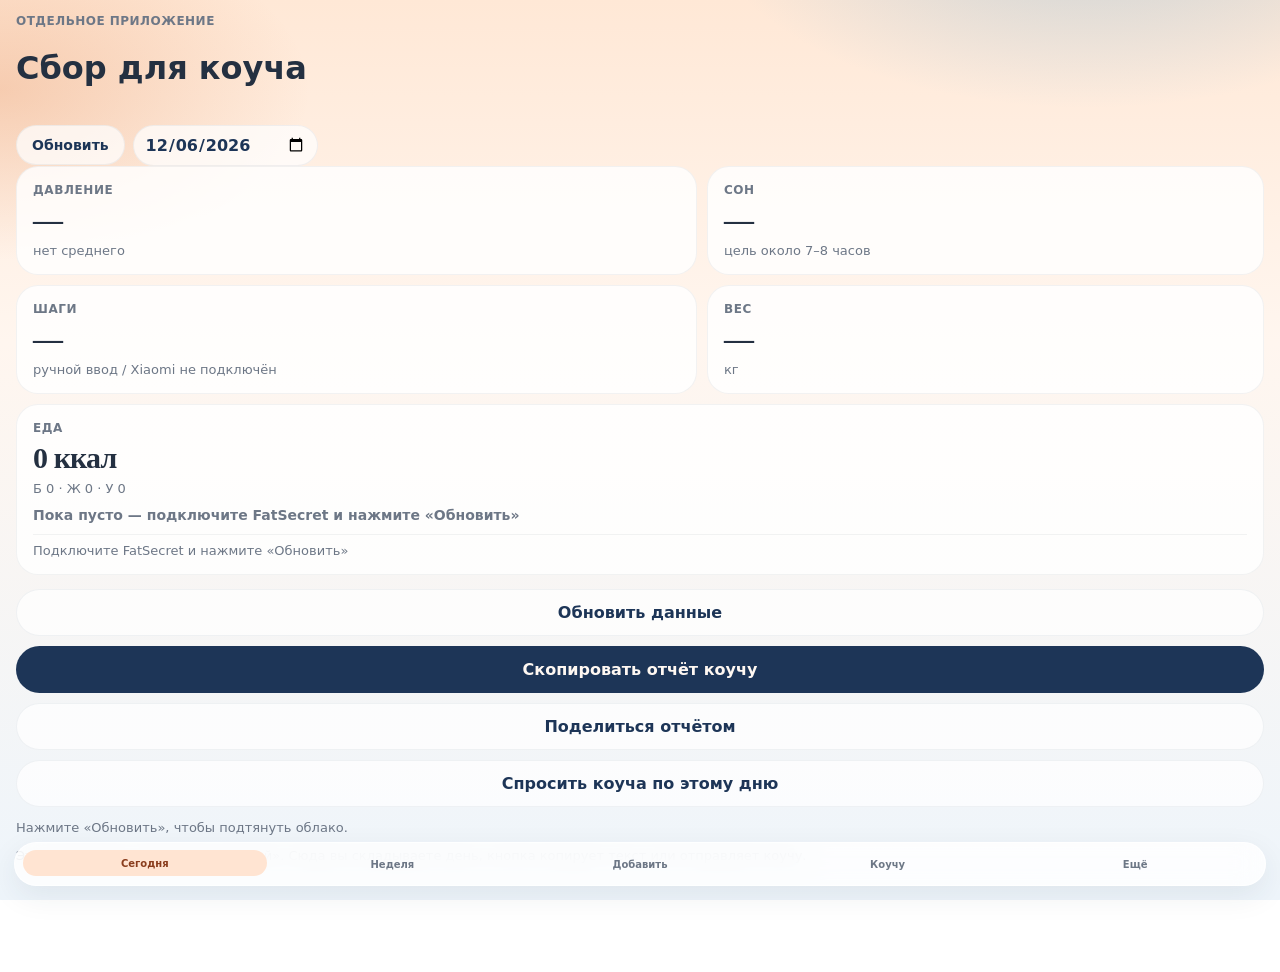
==== commit b5b5179c: "docs+hub: refresh 11.09 coaching baseline and FatSecret qty labels Add a working September card and " ====
--- a/backend/hub/index.html
+++ b/backend/hub/index.html
@@ -3,80 +3,39 @@
 <head>
   <meta charset="UTF-8" />
   <meta name="viewport" content="width=device-width, initial-scale=1, viewport-fit=cover" />
-  <meta name="theme-color" content="#1d3557" />
+  <meta name="theme-color" content="#6BCB77" />
   <meta name="apple-mobile-web-app-capable" content="yes" />
-  <meta name="apple-mobile-web-app-title" content="Сбор" />
-  <meta name="hub-version" content="{{HUB_VERSION}}" />
+  <meta name="apple-mobile-web-app-title" content="Сбор для коуча" />
   <title>Сбор для коуча</title>
   <link rel="manifest" href="manifest.json" />
   <link rel="icon" href="icon.svg" type="image/svg+xml" />
   <link rel="apple-touch-icon" href="icon.svg" />
-  <link rel="stylesheet" href="https://fonts.googleapis.com/css2?family=Literata:opsz,wght@7..72,600;7..72,700&family=Sora:wght@500;600;700;800&display=swap" />
-  <link rel="stylesheet" href="styles.css?v=ASSET" />
+  <link rel="stylesheet" href="https://fonts.googleapis.com/css2?family=Nunito:wght@500;700;800&display=swap" />
+  <link rel="stylesheet" href="styles.css?v=8" />
 </head>
 <body>
-  <div id="pin-gate" class="pin-gate hidden" aria-modal="true" role="dialog" aria-hidden="true">
-    <div class="pin-card">
-      <p class="eyebrow">Сбор</p>
-      <h2 class="pin-title">Вход</h2>
-      <p class="panel-sub">Введите PIN, чтобы открыть данные</p>
-      <input id="hub-pin" type="password" inputmode="numeric" autocomplete="one-time-code" placeholder="PIN" />
-      <button class="btn primary btn-xl" id="hub-pin-go" type="button">Открыть</button>
+  <header class="top">
+    <div>
+      <p class="eyebrow">Отдельное приложение</p>
+      <h1>Сбор для коуча</h1>
+      <p id="refresh-status" class="refresh-status" aria-live="polite"></p>
     </div>
-  </div>
-
-  <header class="stage">
-    <div class="stage-top">
-      <div class="stage-brand">
-        <p class="eyebrow">для коуча</p>
-        <h1 class="brand">Сбор</h1>
-        <p class="lead">День ясно и по делу</p>
-        <p id="refresh-status" class="refresh-status" aria-live="polite"></p>
-      </div>
-      <div class="top-actions">
-        <input id="date" type="date" />
-      </div>
-    </div>
-    <div class="row-cta">
-      <button class="btn primary refresh-btn" id="refresh-data" type="button">Обновить</button>
+    <div class="top-actions">
+      <button class="btn ghost refresh-btn" id="refresh-data" type="button">Обновить</button>
+      <input id="date" type="date" />
     </div>
   </header>
 
-  <main id="view" role="tabpanel"></main>
+  <main id="view"></main>
 
-  <nav class="tabs" role="tablist" aria-label="Разделы">
-    <button data-tab="today" class="active" role="tab" aria-selected="true" aria-label="Сегодня">
-      <span class="tab-ico" aria-hidden="true">
-        <svg viewBox="0 0 24 24" fill="none"><circle cx="12" cy="12" r="7.5" stroke="currentColor" stroke-width="1.8"/><path d="M12 8.2v4.1l2.4 1.5" stroke="currentColor" stroke-width="1.8" stroke-linecap="round"/></svg>
-      </span>
-      <span class="tab-lbl">День</span>
-    </button>
-    <button data-tab="week" role="tab" aria-selected="false" aria-label="Неделя">
-      <span class="tab-ico" aria-hidden="true">
-        <svg viewBox="0 0 24 24" fill="none"><path d="M5 16V9.5M10 16V7M15 16v-5.5M19 16V5.5" stroke="currentColor" stroke-width="1.8" stroke-linecap="round"/></svg>
-      </span>
-      <span class="tab-lbl">Неделя</span>
-    </button>
-    <button data-tab="add" role="tab" aria-selected="false" aria-label="Добавить">
-      <span class="tab-ico" aria-hidden="true">
-        <svg viewBox="0 0 24 24" fill="none"><path d="M12 6.5v11M6.5 12h11" stroke="currentColor" stroke-width="1.8" stroke-linecap="round"/></svg>
-      </span>
-      <span class="tab-lbl">Плюс</span>
-    </button>
-    <button data-tab="coach" role="tab" aria-selected="false" aria-label="Коучу">
-      <span class="tab-ico" aria-hidden="true">
-        <svg viewBox="0 0 24 24" fill="none"><path d="M7 16.5 12 8l5 8.5" stroke="currentColor" stroke-width="1.8" stroke-linecap="round" stroke-linejoin="round"/><circle cx="12" cy="18" r="1.2" fill="currentColor"/></svg>
-      </span>
-      <span class="tab-lbl">Коуч</span>
-    </button>
-    <button data-tab="more" role="tab" aria-selected="false" aria-label="Ещё">
-      <span class="tab-ico" aria-hidden="true">
-        <svg viewBox="0 0 24 24" fill="none"><circle cx="6.5" cy="12" r="1.4" fill="currentColor"/><circle cx="12" cy="12" r="1.4" fill="currentColor"/><circle cx="17.5" cy="12" r="1.4" fill="currentColor"/></svg>
-      </span>
-      <span class="tab-lbl">Ещё</span>
-    </button>
+  <nav class="tabs">
+    <button data-tab="today" class="active">Сегодня</button>
+    <button data-tab="week">Неделя</button>
+    <button data-tab="add">Добавить</button>
+    <button data-tab="coach">Коучу</button>
+    <button data-tab="more">Ещё</button>
   </nav>
 
-  <script type="module" src="js/main.js?v=ASSET"></script>
+  <script src="app.js?v=12"></script>
 </body>
 </html>
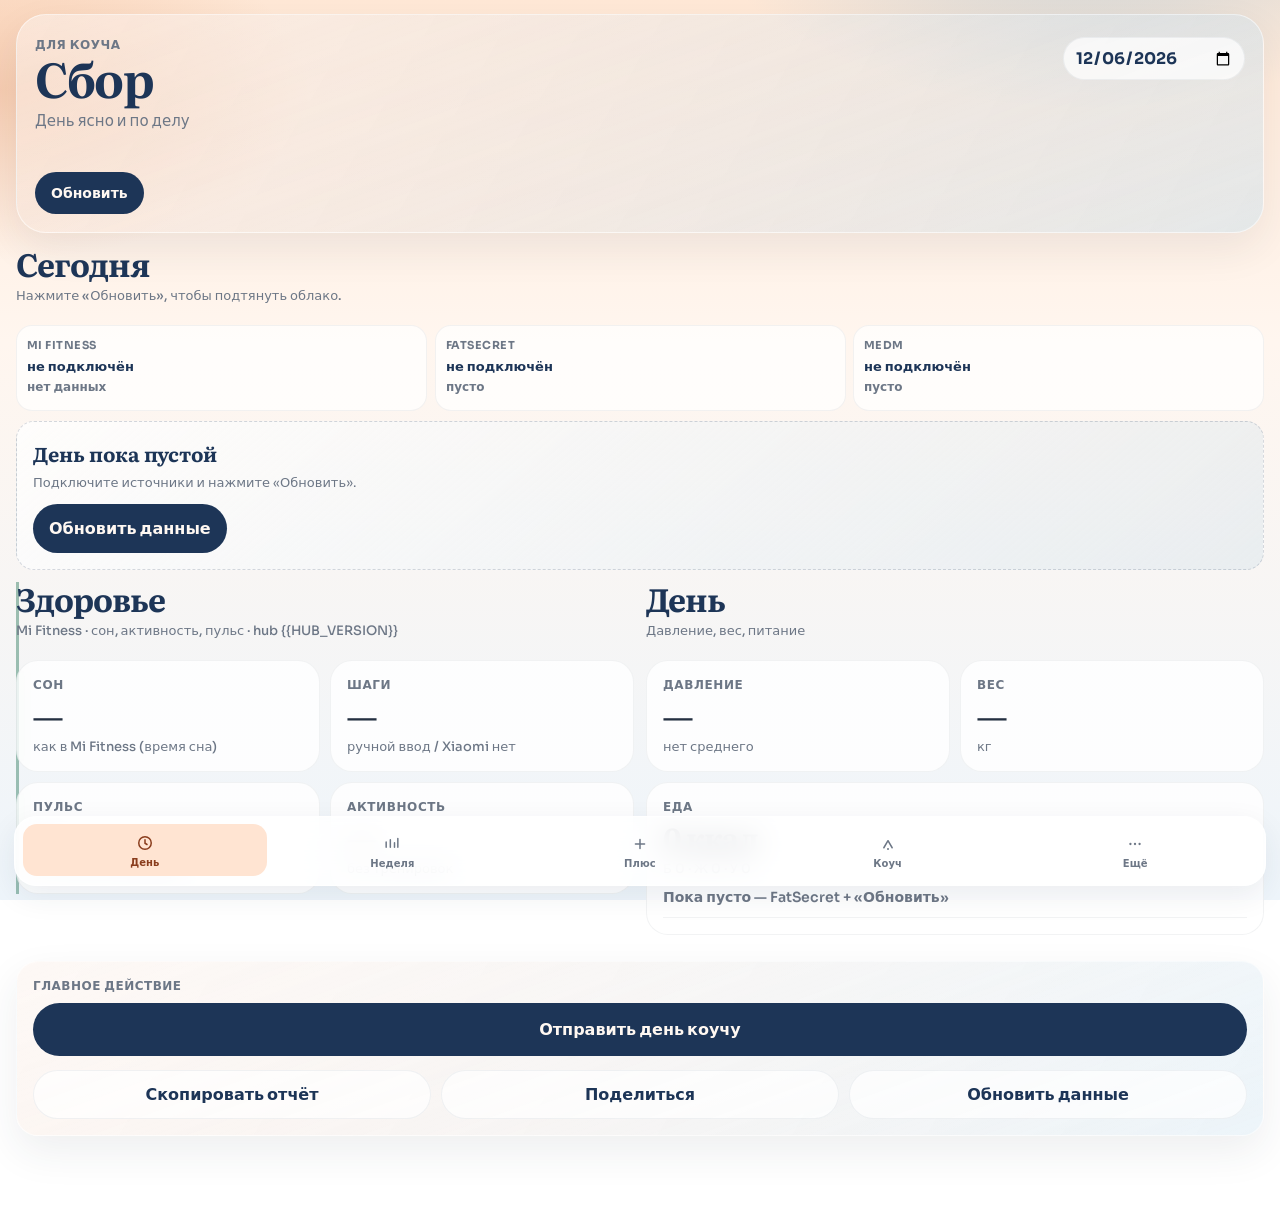
==== commit 71c5ca3d: "Fix Hub cache so Health column appears after refresh Import-map and SW now version all ES modules; h" ====
--- a/backend/hub/index.html
+++ b/backend/hub/index.html
@@ -3,39 +3,91 @@
 <head>
   <meta charset="UTF-8" />
   <meta name="viewport" content="width=device-width, initial-scale=1, viewport-fit=cover" />
-  <meta name="theme-color" content="#6BCB77" />
+  <meta name="theme-color" content="#1d3557" />
   <meta name="apple-mobile-web-app-capable" content="yes" />
-  <meta name="apple-mobile-web-app-title" content="Сбор для коуча" />
+  <meta name="apple-mobile-web-app-title" content="Сбор" />
+  <meta name="hub-version" content="{{HUB_VERSION}}" />
   <title>Сбор для коуча</title>
   <link rel="manifest" href="manifest.json" />
   <link rel="icon" href="icon.svg" type="image/svg+xml" />
   <link rel="apple-touch-icon" href="icon.svg" />
-  <link rel="stylesheet" href="https://fonts.googleapis.com/css2?family=Nunito:wght@500;700;800&display=swap" />
-  <link rel="stylesheet" href="styles.css?v=8" />
+  <link rel="stylesheet" href="https://fonts.googleapis.com/css2?family=Literata:opsz,wght@7..72,600;7..72,700&family=Sora:wght@500;600;700;800&display=swap" />
+  <link rel="stylesheet" href="styles.css?v=ASSET" />
+  <script type="importmap">
+  {
+    "imports": {
+      "/hub/js/logic.js": "/hub/js/logic.js?v=ASSET",
+      "/hub/js/api.js": "/hub/js/api.js?v=ASSET",
+      "/hub/js/state.js": "/hub/js/state.js?v=ASSET",
+      "/hub/js/ui.js": "/hub/js/ui.js?v=ASSET",
+      "/hub/js/render.js": "/hub/js/render.js?v=ASSET"
+    }
+  }
+  </script>
 </head>
 <body>
-  <header class="top">
-    <div>
-      <p class="eyebrow">Отдельное приложение</p>
-      <h1>Сбор для коуча</h1>
-      <p id="refresh-status" class="refresh-status" aria-live="polite"></p>
+  <div id="pin-gate" class="pin-gate hidden" aria-modal="true" role="dialog" aria-hidden="true">
+    <div class="pin-card">
+      <p class="eyebrow">Сбор</p>
+      <h2 class="pin-title">Вход</h2>
+      <p class="panel-sub">Введите PIN, чтобы открыть данные</p>
+      <input id="hub-pin" type="password" inputmode="numeric" autocomplete="one-time-code" placeholder="PIN" />
+      <button class="btn primary btn-xl" id="hub-pin-go" type="button">Открыть</button>
     </div>
-    <div class="top-actions">
-      <button class="btn ghost refresh-btn" id="refresh-data" type="button">Обновить</button>
-      <input id="date" type="date" />
+  </div>
+
+  <header class="stage">
+    <div class="stage-top">
+      <div class="stage-brand">
+        <p class="eyebrow">для коуча</p>
+        <h1 class="brand">Сбор</h1>
+        <p class="lead">День ясно и по делу</p>
+        <p id="refresh-status" class="refresh-status" aria-live="polite"></p>
+      </div>
+      <div class="top-actions">
+        <input id="date" type="date" />
+      </div>
+    </div>
+    <div class="row-cta">
+      <button class="btn primary refresh-btn" id="refresh-data" type="button">Обновить</button>
     </div>
   </header>
 
-  <main id="view"></main>
+  <main id="view" role="tabpanel"></main>
 
-  <nav class="tabs">
-    <button data-tab="today" class="active">Сегодня</button>
-    <button data-tab="week">Неделя</button>
-    <button data-tab="add">Добавить</button>
-    <button data-tab="coach">Коучу</button>
-    <button data-tab="more">Ещё</button>
+  <nav class="tabs" role="tablist" aria-label="Разделы">
+    <button data-tab="today" class="active" role="tab" aria-selected="true" aria-label="Сегодня">
+      <span class="tab-ico" aria-hidden="true">
+        <svg viewBox="0 0 24 24" fill="none"><circle cx="12" cy="12" r="7.5" stroke="currentColor" stroke-width="1.8"/><path d="M12 8.2v4.1l2.4 1.5" stroke="currentColor" stroke-width="1.8" stroke-linecap="round"/></svg>
+      </span>
+      <span class="tab-lbl">День</span>
+    </button>
+    <button data-tab="week" role="tab" aria-selected="false" aria-label="Неделя">
+      <span class="tab-ico" aria-hidden="true">
+        <svg viewBox="0 0 24 24" fill="none"><path d="M5 16V9.5M10 16V7M15 16v-5.5M19 16V5.5" stroke="currentColor" stroke-width="1.8" stroke-linecap="round"/></svg>
+      </span>
+      <span class="tab-lbl">Неделя</span>
+    </button>
+    <button data-tab="add" role="tab" aria-selected="false" aria-label="Добавить">
+      <span class="tab-ico" aria-hidden="true">
+        <svg viewBox="0 0 24 24" fill="none"><path d="M12 6.5v11M6.5 12h11" stroke="currentColor" stroke-width="1.8" stroke-linecap="round"/></svg>
+      </span>
+      <span class="tab-lbl">Плюс</span>
+    </button>
+    <button data-tab="coach" role="tab" aria-selected="false" aria-label="Коучу">
+      <span class="tab-ico" aria-hidden="true">
+        <svg viewBox="0 0 24 24" fill="none"><path d="M7 16.5 12 8l5 8.5" stroke="currentColor" stroke-width="1.8" stroke-linecap="round" stroke-linejoin="round"/><circle cx="12" cy="18" r="1.2" fill="currentColor"/></svg>
+      </span>
+      <span class="tab-lbl">Коуч</span>
+    </button>
+    <button data-tab="more" role="tab" aria-selected="false" aria-label="Ещё">
+      <span class="tab-ico" aria-hidden="true">
+        <svg viewBox="0 0 24 24" fill="none"><circle cx="6.5" cy="12" r="1.4" fill="currentColor"/><circle cx="12" cy="12" r="1.4" fill="currentColor"/><circle cx="17.5" cy="12" r="1.4" fill="currentColor"/></svg>
+      </span>
+      <span class="tab-lbl">Ещё</span>
+    </button>
   </nav>
 
-  <script src="app.js?v=12"></script>
+  <script type="module" src="js/main.js?v=ASSET"></script>
 </body>
 </html>
--- a/backend/hub/styles.css
+++ b/backend/hub/styles.css
@@ -130,6 +130,28 @@
   animation: soft-in 0.65s ease 0.06s both;
 }
 
+.day-columns {
+  display: grid;
+  grid-template-columns: 1fr 1fr;
+  gap: 12px;
+  align-items: start;
+  animation: soft-in 0.65s ease 0.06s both;
+}
+
+.day-col {
+  margin: 0;
+  min-width: 0;
+}
+
+.day-col-health {
+  box-shadow: inset 3px 0 0 rgba(45, 122, 94, 0.45);
+}
+
+.cards-in-col {
+  grid-template-columns: 1fr 1fr;
+  animation: none;
+}
+
 .card {
   background: var(--surface);
   backdrop-filter: blur(10px);
@@ -670,9 +692,16 @@
   font-weight: 700;
 }
 
+@media (max-width: 720px) {
+  .day-columns {
+    grid-template-columns: 1fr;
+  }
+}
+
 @media (max-width: 420px) {
   .source-grid,
-  .goal-strip {
+  .goal-strip,
+  .cards-in-col {
     grid-template-columns: 1fr;
   }
 
@@ -687,7 +716,7 @@
 }
 
 @media (prefers-reduced-motion: reduce) {
-  .stage, .cards, .actions, .panel, .coach-cta, .coach-hero, .lift, .source-card { animation: none; }
+  .stage, .cards, .day-columns, .actions, .panel, .coach-cta, .coach-hero, .lift, .source-card { animation: none; }
 }
 
 /* —— Compact stage on non-today tabs —— */
